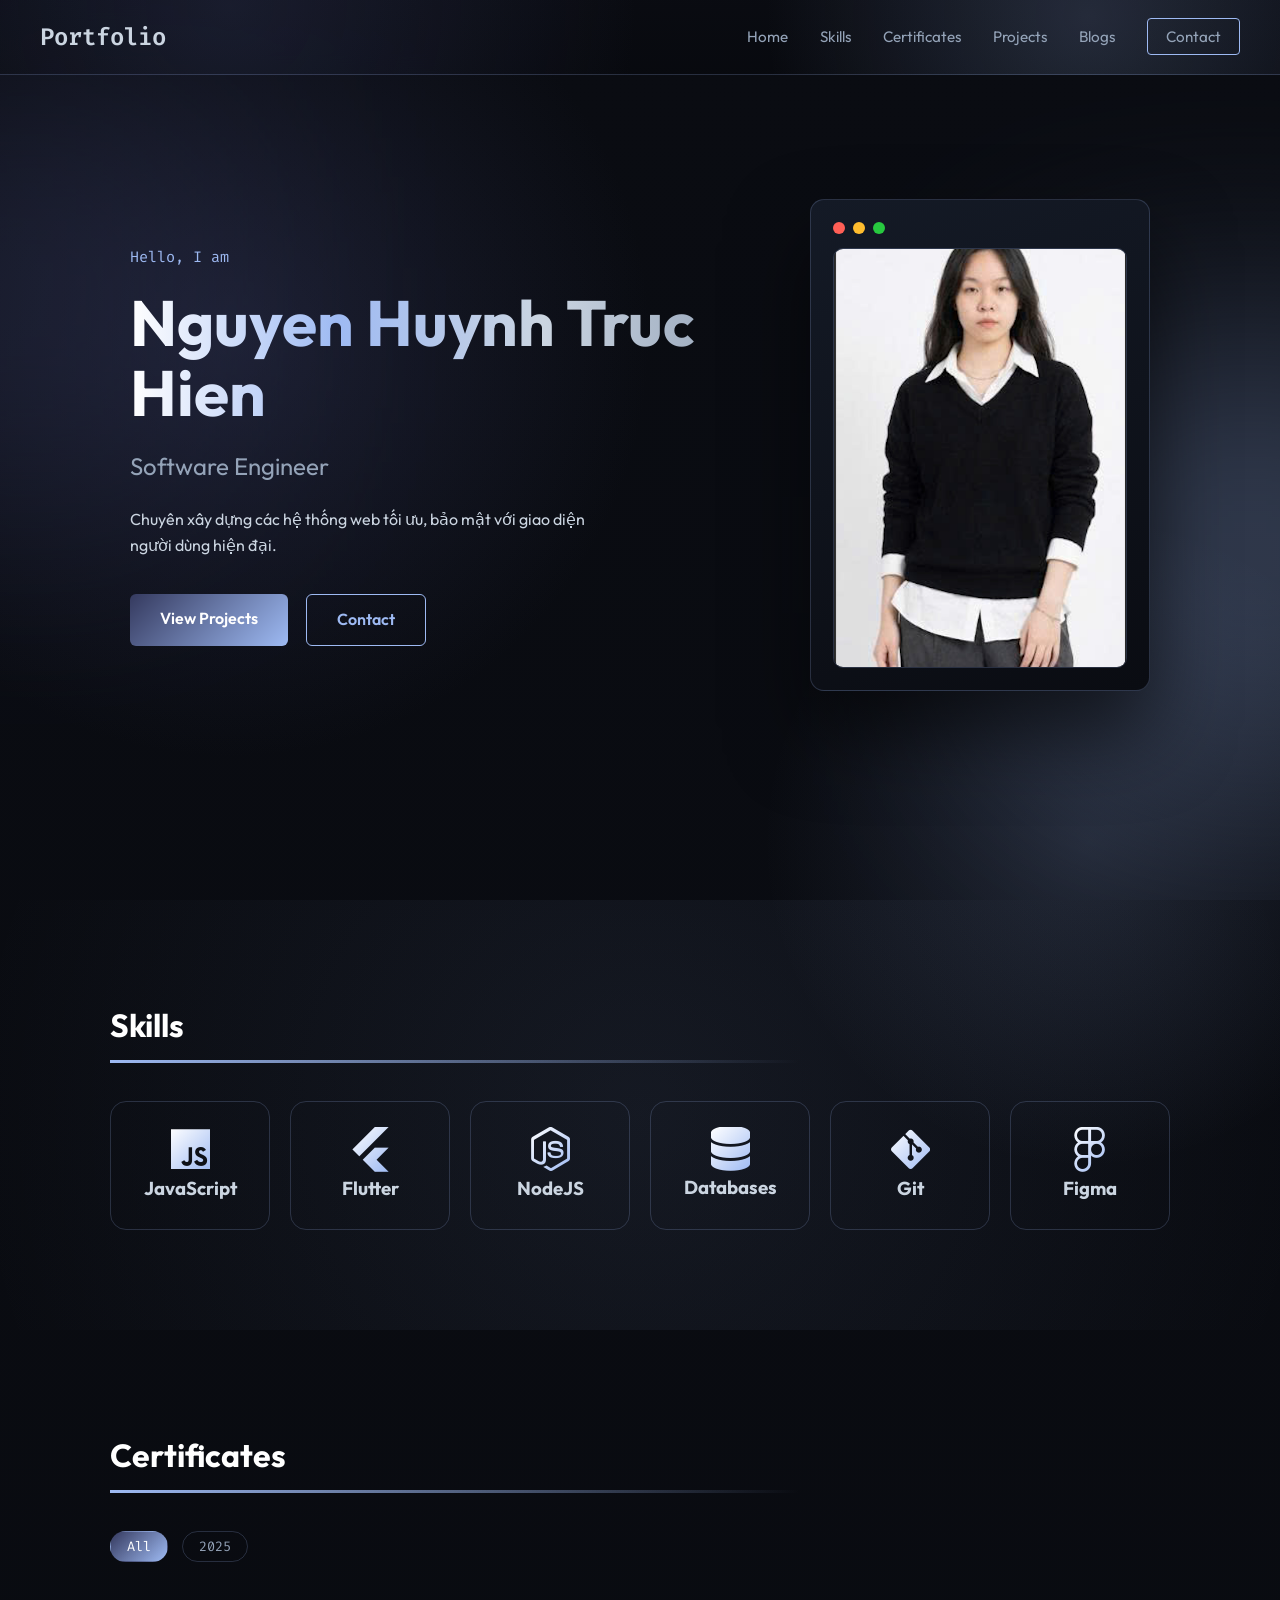
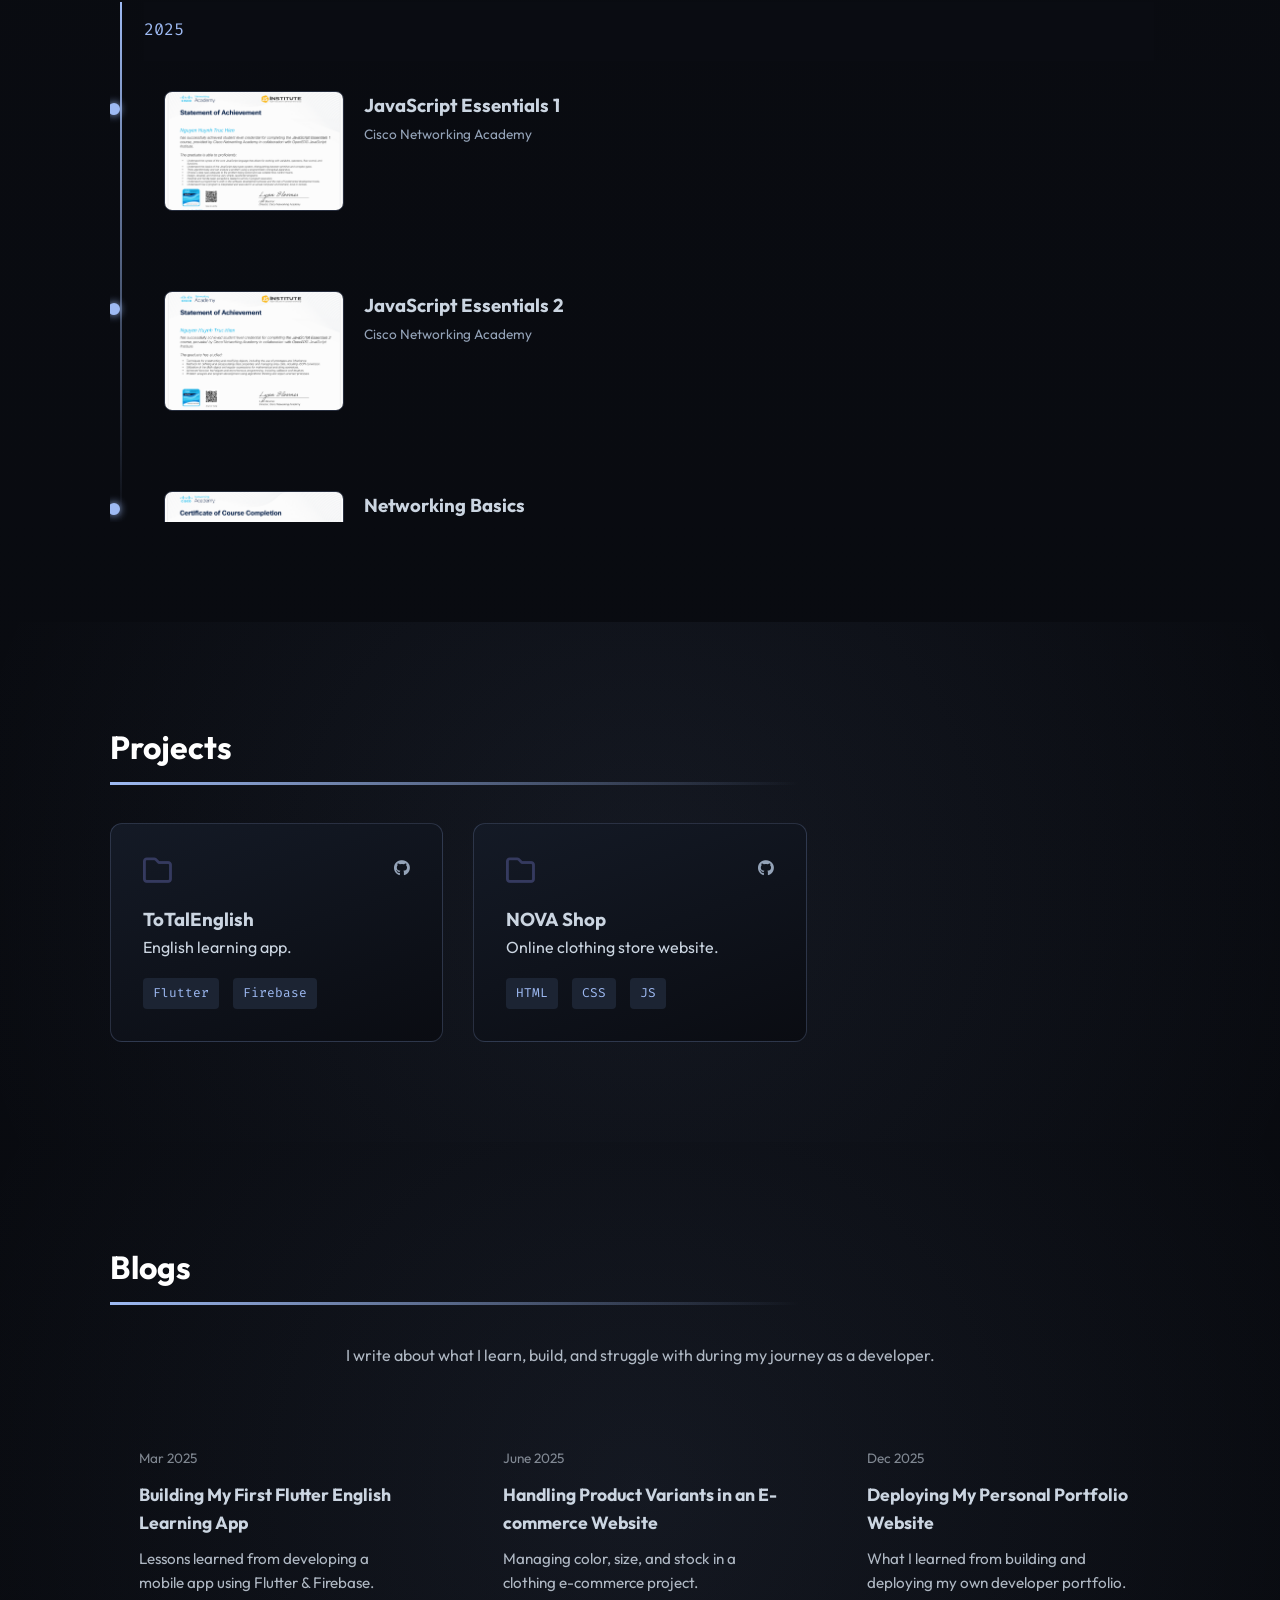
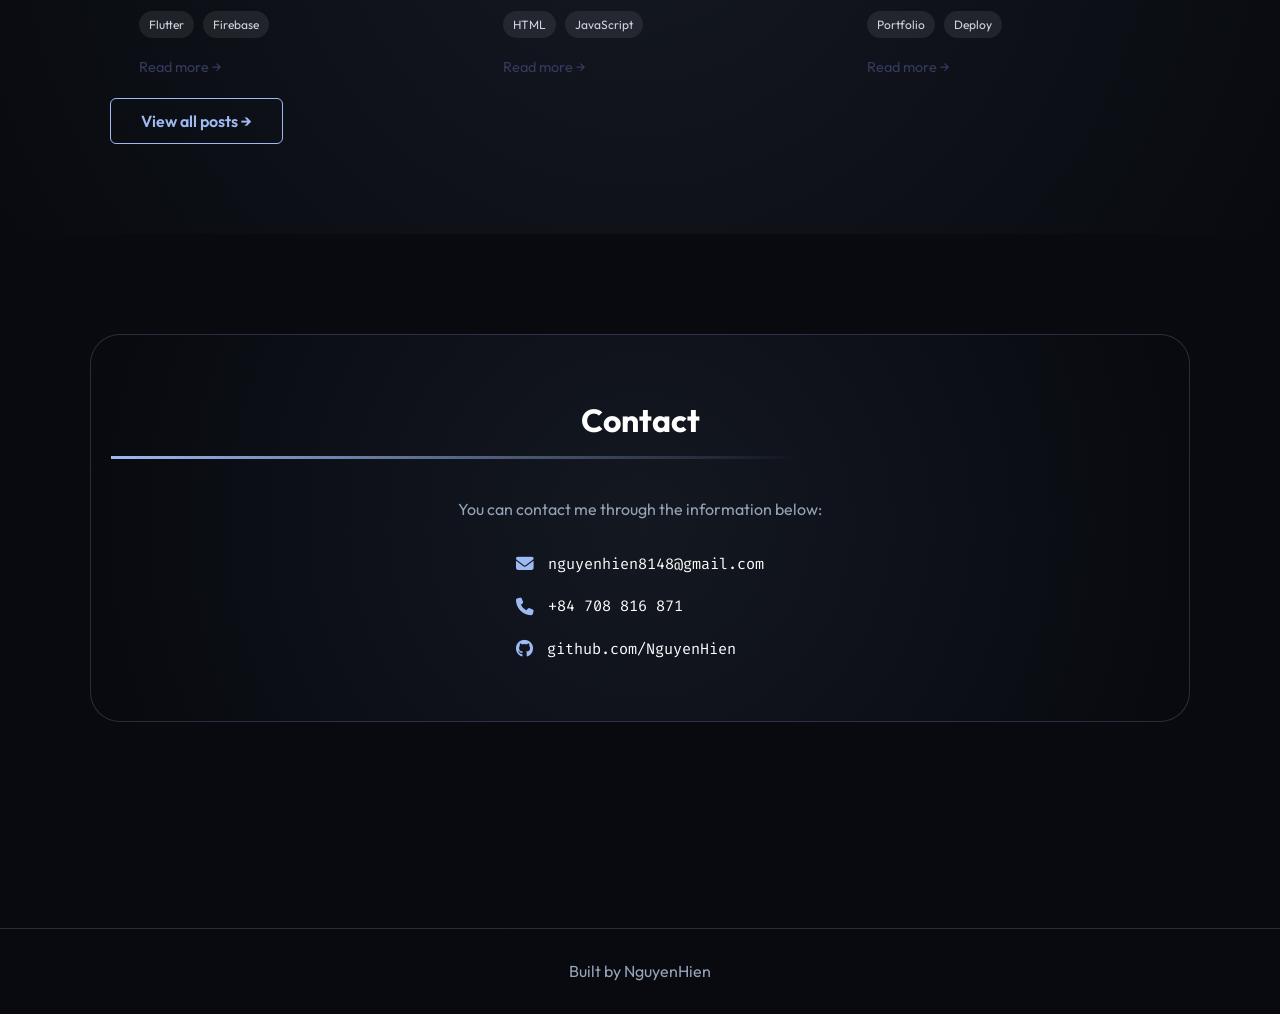
==== index.html @ e5bffc77 "Initial commit" ====
<!DOCTYPE html>
<html lang="vi">
<head>
    <meta charset="UTF-8">
    <meta name="viewport" content="width=device-width, initial-scale=1.0">
    <title>Dev Portfolio | Dark Theme</title>

    <link rel="stylesheet" href="style.css">
    <link rel="stylesheet" href="https://cdnjs.cloudflare.com/ajax/libs/font-awesome/6.7.2/css/all.min.css">
    <link href="https://fonts.googleapis.com/css2?family=Fira+Code:wght@300;400;600&family=Outfit:wght@300;400;700&display=swap" rel="stylesheet">
</head>
<body>

<!-- =====================
     NAVBAR
===================== -->
<nav class="navbar">
    <!-- LOGO -->
    <div class="logo">
        Portfolio
    </div>
    <ul class="nav-links">
        <li><a href="#home">Home</a></li>
        <li><a href="#skills">Skills</a></li>
        <li><a href="#certificates">Certificates</a></li>
        <li><a href="#projects" >Projects</a></li>
        <li><a href="#blog" >Blogs</a></li>
        <li>
            <a href="#contact" class="btn-nav" data-i18n="nav_contact">
                Contact
            </a>
        </li>
    </ul>

</nav>

<!-- =====================
     HERO (HYBRID)
===================== -->
<section id="home" class="hero hybrid-hero section">

    <!-- Accent layers -->
    <div class="hero-blur blur-left"></div>
    <div class="hero-blur blur-right"></div>

    <div class="container hero-container hybrid-layout">

        <!-- LEFT CONTENT -->
        <div class="hero-content">
            <span class="subtitle">Hello, I am</span>
            <h1>Nguyen Huynh Truc Hien</h1>
            <p class="role">Software Engineer</p>
            <p class="description">
                Chuyên xây dựng các hệ thống web tối ưu, bảo mật với giao diện người dùng hiện đại.
            </p>

            <div class="cta-buttons">
                <a href="#projects" class="btn btn-primary">View Projects</a>
                <a href="#contact" class="btn btn-secondary">Contact</a>
            </div>
        </div>

        <!-- RIGHT VISUAL (FLOATING) -->
        <div class="hero-visual floating-visual">
            <div class="code-block">
                <div class="window-header">
                    <span class="dot red"></span>
                    <span class="dot yellow"></span>
                    <span class="dot green"></span>
                </div>
                <div class="profile-image-wrapper">
                    <img src="img/1.png" alt="Nguyen ">
                </div>

        </div>

    </div>
</section>

<!-- =====================
     SKILLS
===================== -->
<section id="skills" class="section section-soft">
    <div class="container">
        <h2 class="section-title">Skills</h2>
        <div class="skills-grid">
            <div class="skill-card"><i class="fab fa-js"></i><h3>JavaScript</h3></div>
            <div class="skill-card"><i class="fa-brands fa-flutter"></i><h3>Flutter</h3></div>
            <div class="skill-card"><i class="fab fa-node-js"></i><h3>NodeJS</h3></div>
            <div class="skill-card"><i class="fas fa-database"></i><h3>Databases</h3></div>
            <div class="skill-card"><i class="fab fa-git-alt"></i><h3>Git</h3></div>
            <div class="skill-card"><i class="fa-brands fa-figma"></i><h3>Figma</h3></div>
        </div>
    </div>
</section>

<section id="certificates" class="section">
    <div class="container">
        <h2 class="section-title">Certificates</h2>

        <!-- YEAR NAV -->
        <div class="cert-filter">
            <button class="filter-btn active" data-year="all">All</button>
            <button class="filter-btn" data-year="2025">2025</button>
        </div>

        <!-- TIMELINE -->
        <div class="cert-timeline">

            <!-- YEAR BLOCK -->
            <div class="cert-year" data-year="2025">
                <div class="year-label">2025</div>
                <div class="cert-item">
                    <div class="cert-image">
                        <img src="img/js1.png" alt="Java">
                    </div>
                    <div class="cert-content">
                        <h3>JavaScript Essentials 1</h3>
                        <span class="issuer">Cisco Networking Academy</span>
                    </div>
                </div>
                <div class="cert-item">
                    <div class="cert-image">
                        <img src="img/js2.png" alt="Java">
                    </div>
                    <div class="cert-content">
                        <h3>JavaScript Essentials 2</h3>
                        <span class="issuer">Cisco Networking Academy</span>
                    </div>
                </div>
                <div class="cert-item">
                    <div class="cert-image">
                        <img src="img/network.png" alt="Java">
                    </div>
                    <div class="cert-content">
                        <h3>Networking Basics</h3>
                        <span class="issuer">Cisco Networking Academy</span>
                    </div>
                </div>
                <div class="cert-item">
                    <div class="cert-image">
                        <img src="img/gt.jpg" alt="Cert" data-full="img/giaotiep.jpg">
                    </div>
                    <div class="cert-content">
                        <h3>Communication & Teamwork Skills</h3>
                        <span class="issuer">HUTECH University</span>
                    </div>
                </div>

                <div class="cert-item">
                    <div class="cert-image">
                        <img src="img/b1.png" alt="Certificate C" class="cert-thumb" data-full="img/cnB1.jpg">
                    </div>
                    <div class="cert-content">
                        <h3>CEFR Level B1</h3>
                        <span class="issuer">HUTECH University</span>
                    </div>
                </div>
            </div>
        </div>
    </div>
</section>


<section id="projects" class="section section-soft">
    <div class="container">
        <h2 class="section-title">Projects</h2>
        
        <div class="project-grid">
            <div class="project-card" onclick="window.open('https://github.com/NguyenHin/TotalEnglish.git', '_blank')">
                <div class="project-header">
                    <i class="far fa-folder" style="font-size: 1.8rem; color: var(--accent-main);"></i>
                    <div class="project-links">
                        <i class="fab fa-github"></i>
                    </div>
                </div>
                <div class="project-body">
                    <h3>ToTalEnglish</h3>
                    <p>English learning app.</p>
                    <ul class="tech-list">
                        <li>Flutter</li>
                        <li>Firebase</li>
                    </ul>
                </div>
            </div>

            <div class="project-card" onclick="window.open('https://github.com/ThienY04/NOVAShop.git', '_blank')">
                <div class="project-header">
                    <i class="far fa-folder" style="font-size: 1.8rem; color: var(--accent-main);"></i>
                    <div class="project-links">
                        <i class="fab fa-github"></i>
                    </div>
                </div>
                <div class="project-body">
                    <h3>NOVA Shop</h3>
                    <p>Online clothing store website.</p>
                    <ul class="tech-list">
                        <li>HTML</li>
                        <li>CSS</li>
                        <li>JS</li>
                    </ul>
                </div>
            </div>
        </div>
    </div>
</section>

<!-- =====================
     BLOG
===================== -->
<section id="blog" class="section section-soft">
    <div class="container">
        <h2 class="section-title">Blogs</h2>

        <p class="section-desc">
            I write about what I learn, build, and struggle with during my journey as a developer.
        </p>

        <!-- BLOG GRID -->
        <div class="blog-grid" id="blogGrid">

            <!-- BLOG 1 (VISIBLE) -->
            <div class="blog-card">
                <span class="blog-date">Mar 2025</span>
                <h3>Building My First Flutter English Learning App</h3>
                <p>
                    Lessons learned from developing a mobile app using Flutter & Firebase.
                </p>
                <div class="blog-tags">
                    <span>Flutter</span>
                    <span>Firebase</span>
                </div>
                <a href="blog/te.html" class="blog-link">
                    Read more →
                </a>
            </div>

            <!-- BLOG 2 (VISIBLE) -->
            <div class="blog-card">
                <span class="blog-date">June 2025</span>
                <h3>Handling Product Variants in an E-commerce Website</h3>
                <p>
                    Managing color, size, and stock in a clothing e-commerce project.
                </p>
                <div class="blog-tags">
                    <span>HTML</span>
                    <span>JavaScript</span>
                </div>
                <a href="blog/ecommerce-variants.html" class="blog-link">
                    Read more →
                </a>
            </div>

            <!-- BLOG 3 (VISIBLE) -->
            <div class="blog-card">
                <span class="blog-date">Dec 2025</span>
                <h3>Deploying My Personal Portfolio Website</h3>
                <p>
                    What I learned from building and deploying my own developer portfolio.
                </p>
                <div class="blog-tags">
                    <span>Portfolio</span>
                    <span>Deploy</span>
                </div>
                <a href="blog/portfolio-deploy.html" class="blog-link">
                    Read more →
                </a>
            </div>

            <!-- BLOG 4 (HIDDEN) -->
            <div class="blog-card blog-hidden">
                <span class="blog-date">Oct 2025</span>
                <h3>Deploying a Website for the First Time</h3>
                <p>
                    Mistakes and lessons from my first deployment experience.
                </p>
                <div class="blog-tags">
                    <span>Deploy</span>
                    <span>Learning</span>
                </div>
                <a href="blog/first-deploy.html" class="blog-link">
                    Read more →
                </a>
            </div>

        </div>

        <!-- VIEW ALL BUTTON -->
        <div class="blog-view-all">
            <a href="#blog" class="btn btn-secondary" id="viewAllBlog">
                View all posts →
            </a>
        </div>

    </div>
</section>


<section id="contact" class="section">
    <div class="container contact-container">
        <h2 class="section-title">Contact</h2>

        <p class="contact-intro">
            You can contact me through the information below:
        </p>

        <ul class="contact-list">
            <li>
                <i class="fas fa-envelope"></i>
                <a href="mailto:email@example.com">nguyenhien8148@gmail.com</a>
            </li>

            <li>
                <i class="fas fa-phone"></i>
                <a href="tel:+84708816871">+84 708 816 871</a>
            </li>

            <li>
                <i class="fab fa-github"></i>
                <a href="https://github.com/NguyenHin" target="_blank">
                    github.com/NguyenHien
                </a>
            </li>
        </ul>
    </div>
</section>
<!-- Lightbox overlay duy nhất -->
<div id="lightbox" onclick="this.style.display='none'">
    <img id="lightbox-img" src="">
</div>
<footer>
    <p>Built by NguyenHien</p>
</footer>


<script src="script.js"></script>
</body>
</html>
---- style.css ----
/* =====================
COLOR SYSTEM (Updated with #353A5F and #9EBAF3)
===================== */
:root {
  --bg-main: #0a0c12;        /* Nền tối sâu dựa trên sắc xanh */
  --bg-deep: #080a0f;        /* Nền tối hơn */
  --bg-card: #141a26;        /* Nền thẻ */
  --bg-soft: #1c2433;        /* Nền tương tác nhẹ */

  --accent-main: #353A5F;    /* Xanh Navy đậm - Primary */
  --accent-soft: #9EBAF3;    /* Xanh Baby Blue - Secondary/Glow */

  --text-main: #cbd5e1;      /* Chữ chính */
  --text-soft: #94a3b8;      /* Chữ phụ */
  --text-highlight: #FFFFFF; /* Chữ tiêu đề trắng */

  --border-main: rgba(158, 186, 243, 0.2); /* Border dựa trên màu baby blue */

  --font-heading: 'Outfit', sans-serif;
  --font-code: 'Fira Code', monospace;
}

/* =====================
2. RESET & GLOBAL
===================== */

* {
  margin: 0;
  padding: 0;
  box-sizing: border-box;
}

body {
  min-height: 100vh;
  font-family: var(--font-heading);
  color: var(--text-main);
  line-height: 1.6;
  background:
    radial-gradient(700px circle at 18% 8%, rgba(53, 58, 95, 0.4), transparent 60%),
    radial-gradient(500px circle at 85% 20%, rgba(158, 186, 243, 0.15), transparent 65%),
    linear-gradient(180deg, var(--bg-main), var(--bg-deep));
}

a {
  text-decoration: none;
  color: var(--text-highlight);
  transition: 0.3s;
}

ul { list-style: none; }

.container {
  max-width: 1100px;
  margin: auto;
  padding: 0 20px;
}

/* =====================
3. SCROLL ANIMATION
===================== */
.section {
  padding: 100px 0;
  opacity: 0;
  transform: translateY(40px);
  transition: opacity 0.8s ease, transform 0.8s ease;
}

.section.section-visible {
  opacity: 1;
  transform: translateY(0);
}

.section-soft {
  background: radial-gradient(circle at center, rgba(158, 186, 243, 0.08), transparent);
}

/* =====================
4. NAVBAR
===================== */
.navbar {
  position: fixed;
  top: 0;
  width: 100%;
  z-index: 100;
  padding: 18px 40px;
  display: flex;
  justify-content: space-between;
  align-items: center;
  background:
    radial-gradient(700px circle at 18% 8%, rgba(53, 58, 95, 0.35), transparent 58%),
    radial-gradient(520px circle at 85% 22%, rgba(158, 186, 243, 0.18), transparent 62%),
    linear-gradient(180deg, rgba(10, 12, 18, 0.85), rgba(8, 10, 15, 0.85));
  backdrop-filter: blur(12px);
  border-bottom: 1px solid var(--border-main);
}

.logo {
  font-family: var(--font-code);
  font-size: 1.5rem;
  font-weight: 600;
}

.logo span { color: var(--accent-soft); }

.nav-links {
  display: flex;
  gap: 32px;
  align-items: center;
}

.nav-links a {
  font-size: 0.95rem;
  color: var(--text-soft);
}

.nav-links a:hover { color: var(--accent-soft); }

.btn-nav {
  padding: 8px 18px;
  border-radius: 4px;
  border: 1px solid var(--accent-soft);
}

.btn-nav:hover {
  background: rgba(158, 186, 243, 0.1);
}

/* =====================
5. HERO – HYBRID (FIXED)
===================== */
.hero {
  min-height: 100vh;
  display: flex;
  align-items: center;
  padding-top: 90px;
  position: relative;
  overflow: hidden;
}

.hero-container {
  max-width: 1300px;   /* 👈 RỘNG RIÊNG CHO HERO */
}

/* layout chính */
.hybrid-layout {
  display: flex;
  align-items: center;
  justify-content: space-between;
  gap: 60px;
}

/* blur nền */
.hero-blur {
  position: absolute;
  width: 420px;
  height: 420px;
  filter: blur(130px);
  opacity: 0.3;
  z-index: 0;
}

.blur-left {
  background: var(--accent-main);
  top: 10%;
  left: -180px;
}

.blur-right {
  background: var(--accent-soft);
  bottom: 15%;
  right: -180px;
}

/* ===== LEFT CONTENT ===== */
.hero-content {
  max-width: 620px;
  z-index: 1;
}

.subtitle {
  font-family: var(--font-code);
  font-size: 0.95rem;
  color: var(--accent-soft);
}

.hero-content h1 {
  font-size: 4rem;
  margin: 18px 0;
  line-height: 1.1;
  background: linear-gradient(90deg, #FFFFFF, #9EBAF3, #cbd5e1, #94a3b8);
  background-clip: text;
  -webkit-background-clip: text;
  -webkit-text-fill-color: transparent;
}

.role {
  font-size: 1.5rem;
  color: var(--text-soft);
  margin-bottom: 22px;
}

.description {
  max-width: 480px;
  margin-bottom: 36px;
}

.cta-buttons {
  display: flex;
  gap: 18px;
}

/* ===== RIGHT VISUAL (IMAGE) ===== */
.hero-visual {
  z-index: 1;
  flex-shrink: 0;
  width: 340px;        /* 👈 GIỚI HẠN RỘNG */
  max-width: 100%;
}

/* floating nhẹ */
.floating-visual {
  animation: floatY 6s ease-in-out infinite;
}

@keyframes floatY {
  0% { transform: translateY(0); }
  50% { transform: translateY(-12px); }
  100% { transform: translateY(0); }
}

/* =====================
6. BUTTONS
===================== */
.btn {
  padding: 12px 30px;
  border-radius: 6px;
  font-weight: 600;
}

.btn-primary {
  background: linear-gradient(135deg, var(--accent-main), var(--accent-soft));
  color: #FFFFFF;
}

.btn-primary:hover {
  filter: brightness(1.1);
}

.btn-secondary {
  border: 1px solid var(--accent-soft);
  color: var(--accent-soft);
}

.btn-secondary:hover {
  background: rgba(158, 186, 243, 0.1);
}

.big-btn {
  margin-top: 30px;
  padding: 18px 45px;
  border-radius: 50px;
  letter-spacing: 1px;
}

/* =====================
7. CODE BLOCK FLOATING
===================== */
.hero-visual { z-index: 1; }

.code-block {
  background: linear-gradient(160deg, var(--bg-card), var(--bg-main));
  padding: 22px;
  border-radius: 14px;
  border: 1px solid var(--border-main);
  font-family: var(--font-code);
  box-shadow: 0 40px 80px rgba(0,0,0,0.55);
  overflow: hidden;
}

/* ===== HERO IMAGE FRAME ===== */
.profile-image-wrapper {
  width: 100%;
  aspect-ratio: 3 / 4;   /* 👈 CHUẨN HERO */
  height: 420px;          /* 👈 GIỚI HẠN CHIỀU CAO */
  overflow: hidden;
  border-radius: 10px;
  border: 1px solid var(--border-main);
}

.profile-image-wrapper img {
  width: 100%;
  height: 100%;
  object-fit: cover;      /* 👈 KHÔNG MÉO ẢNH */
}

.window-header {
  display: flex;
  gap: 8px;
  margin-bottom: 14px;
}

.dot {
  width: 12px;
  height: 12px;
  border-radius: 50%;
}

.red { background:#ff5f56; }
.yellow { background:#ffbd2e; }
.green { background:#27c93f; }

pre {
  font-size: 0.85rem;
  color: var(--text-soft);
}

/* =====================
8. SECTION TITLE
===================== */
.section-title {
  font-size: 2rem;
  margin-bottom: 50px;
  color: var(--text-highlight);
  position: relative;
}

.section-title::after {
  content: "";
  position: absolute;
  left: 0;
  bottom: -12px;
  width: 65%;
  height: 3px;
  background: linear-gradient(90deg, var(--accent-soft), transparent);
}

/* =====================
9. SKILLS
===================== */
.skills-grid {
  display: grid;
  grid-template-columns: repeat(auto-fit, minmax(140px, 1fr));
  gap: 20px;
}

.skill-card {
  border: 1px solid var(--border-main);
  padding: 25px 15px;
  border-radius: 16px;
  text-align: center;
  transition: 0.4s;
}

.skill-card:hover {
  transform: translateY(-10px);
  border-color: var(--accent-soft);
  background: rgba(158, 186, 243, 0.05);
}

.skill-card i {
  font-size: 2.8rem;
  background: linear-gradient(135deg, var(--text-highlight), var(--accent-soft));
  background-clip: text;
  -webkit-background-clip: text;
  -webkit-text-fill-color: transparent;
}

/* =====================
10. CERTIFICATES (GROUP BY YEAR)
===================== */

/* FILTER (YEAR NAV) */
.cert-filter {
  display: flex;
  gap: 14px;
  margin-bottom: 40px;
  flex-wrap: wrap;
}

.filter-btn {
  background: transparent;
  border: 1px solid var(--border-main);
  padding: 6px 16px;
  border-radius: 20px;
  font-family: var(--font-code);
  font-size: 0.85rem;
  color: var(--text-soft);
  cursor: pointer;
  transition: 0.3s;
}

.filter-btn:hover {
  border-color: var(--accent-soft);
  color: var(--text-highlight);
}

.filter-btn.active {
  background: linear-gradient(135deg, var(--accent-main), var(--accent-soft));
  color: #FFFFFF;
  border-color: transparent;
}

/* =====================
TIMELINE SCROLL WRAPPER
===================== */
.cert-timeline {
  max-height: 520px;
  overflow-y: auto;
  padding-left: 34px;
  padding-right: 16px;
  position: relative;
  scrollbar-width: thin;
  scrollbar-color: var(--accent-soft) transparent;
}

/* timeline vertical line */
.cert-timeline::before {
  content: '';
  position: absolute;
  left: 10px;
  top: 0;
  width: 2px;
  height: 100%;
  background: linear-gradient(to bottom, var(--accent-soft), transparent);
}

/* scrollbar (Chrome / Edge) */
.cert-timeline::-webkit-scrollbar {
  width: 6px;
}

.cert-timeline::-webkit-scrollbar-track {
  background: transparent;
}

.cert-timeline::-webkit-scrollbar-thumb {
  background: linear-gradient(var(--accent-main), var(--accent-soft));
  border-radius: 10px;
}

/* =====================
YEAR GROUP
===================== */
.cert-year {
  position: relative;
  padding-bottom: 50px;
}

/* year label (sticky) */
.year-label {
  position: sticky;
  top: 0;
  z-index: 2;
  font-family: var(--font-code);
  font-size: 1.05rem;
  color: var(--accent-soft);
  padding: 14px 0 18px;
  margin-bottom: 10px;
  background: var(--bg-main);
  backdrop-filter: blur(6px);
}

/* =====================
CERT ITEM
===================== */
.cert-item {
  position: relative;
  display: flex;
  gap: 20px;
  margin-bottom: 40px;
  padding: 20px;
  border-radius: 16px;
  transition: 0.3s;
}

.cert-item:hover {
  background: rgba(158, 186, 243, 0.04);
}

/* dot on timeline */
.cert-item::after {
  content: '';
  position: absolute;
  left: -36px;
  top: 32px;
  width: 12px;
  height: 12px;
  border-radius: 50%;
  background: var(--accent-soft);
  box-shadow: 0 0 8px var(--accent-soft);
}

/* content text */
.cert-date {
  font-family: var(--font-code);
  font-size: 0.85rem;
  color: var(--accent-soft);
}

.issuer {
  font-size: 0.85rem;
  color: var(--text-soft);
}

/* image */
.cert-image {
  width: 180px;
  height: 120px;
  border-radius: 8px;
  overflow: hidden;
  border: 1px solid var(--border-main);
  flex-shrink: 0;
}

.cert-image img {
  width: 100%;
  height: 100%;
  object-fit: cover;
  cursor: pointer;
}

/* =====================
11. PROJECTS
===================== */
.project-grid {
  display: grid;
  grid-template-columns: repeat(auto-fill, minmax(300px, 1fr));
  gap: 30px;
}

.project-card {
  background: linear-gradient(160deg, var(--bg-card), var(--bg-main));
  padding: 32px;
  border-radius: 12px;
  border: 1px solid var(--border-main);
  transition: 0.35s;
  cursor: pointer;
}

.project-card:hover {
  transform: translateY(-10px);
  border-color: var(--accent-soft);
}

.project-header {
  display: flex;
  justify-content: space-between;
  margin-bottom: 20px;
}

.project-links i {
  color: var(--text-soft);
}

.project-links i:hover {
  color: var(--accent-soft);
}

.tech-list {
  display: flex;
  gap: 14px;
  margin-top: 18px;
  font-family: var(--font-code);
  font-size: 0.8rem;
}

.tech-list li {
  background: var(--bg-soft);
  padding: 5px 10px;
  border-radius: 4px;
  color: var(--accent-soft);
}

/* =====================
12. CONTACT & FOOTER
===================== */

.contact-container {
  text-align: center;
  padding: 60px 20px;
  background: radial-gradient(circle, rgba(158, 186, 243, 0.08), transparent);
  border-radius: 30px;
  border: 1px solid var(--border-main);
}

.contact-intro {
  margin-bottom: 30px;
  color: var(--text-soft);
}

/* list info */
.contact-list {
  display: inline-flex;
  flex-direction: column;
  gap: 18px;
  align-items: flex-start;
}

.contact-list li {
  display: flex;
  align-items: center;
  gap: 14px;
  font-family: var(--font-code);
  font-size: 0.95rem;
}

.contact-list i {
  font-size: 1.1rem;
  color: var(--accent-soft);
}

.contact-list a {
  color: var(--text-highlight);
}

.contact-list a:hover {
  color: var(--accent-soft);
}

footer {
  margin-top: 80px;
  text-align: center;
  padding: 30px;
  color: var(--text-soft);
  border-top: 1px solid var(--border-main);
}

footer i { color: var(--accent-soft); }

/* =====================
13. Blog
===================== */
.section-desc {
    text-align: center;
    max-width: 600px;
    margin: 0 auto 3rem;
    opacity: 0.85;
}

.blog-grid {
    display: grid;
    grid-template-columns: repeat(auto-fit, minmax(280px, 1fr));
    gap: 2rem;
    /* 👇 thêm */
    max-height: 460px;
    overflow: hidden;
    /* 👇 FIX GRID BỊ KÉO DÀI */
    align-items: start;
    grid-auto-rows: min-content;

    transition: max-height 0.4s ease;
}
.blog-grid.expanded {
    max-height: 460px;          /* chiều cao cố định */
    overflow-y: auto;           /* scroll bên trong */
    padding-right: 6px;
}
.blog-grid.expanded::-webkit-scrollbar {
    width: 6px;
}

.blog-grid.expanded::-webkit-scrollbar-thumb {
    background: rgba(255,255,255,0.2);
    border-radius: 10px;
}

.blog-grid.expanded::-webkit-scrollbar-track {
    background: transparent;
}


.blog-card {
    background: var(--card-bg);
    border-radius: 16px;
    padding: 1.8rem;
    box-shadow: var(--shadow-soft);
    transition: transform 0.3s ease;
}

.blog-card:hover {
    transform: translateY(-6px);
}

.blog-date {
    font-size: 0.85rem;
    opacity: 0.6;
}

.blog-card h3 {
    margin: 0.6rem 0;
    font-size: 1.1rem;
}

.blog-card p {
    font-size: 0.95rem;
    line-height: 1.6;
    opacity: 0.85;
}

.blog-tags {
    margin: 1rem 0;
}

.blog-tags span {
    display: inline-block;
    font-size: 0.75rem;
    padding: 4px 10px;
    border-radius: 999px;
    background: rgba(255,255,255,0.08);
    margin-right: 6px;
}

.blog-link {
    font-size: 0.9rem;
    color: var(--accent-main);
    text-decoration: none;
}
.blog-detail {
    max-width: 800px;
}

.back-link {
    display: inline-block;
    margin-bottom: 1.5rem;
    color: var(--accent-main);
    text-decoration: none;
}

.blog-title {
    font-size: 2rem;
    margin-bottom: 0.5rem;
}

.blog-meta {
    font-size: 0.9rem;
    opacity: 0.6;
    margin-bottom: 2rem;
}

.blog-cover {
    width: 100%;
    border-radius: 16px;
    margin-bottom: 2rem;
}

.blog-detail h2 {
    margin-top: 2rem;
}

.blog-detail p,
.blog-detail li {
    line-height: 1.8;
    opacity: 0.9;
}
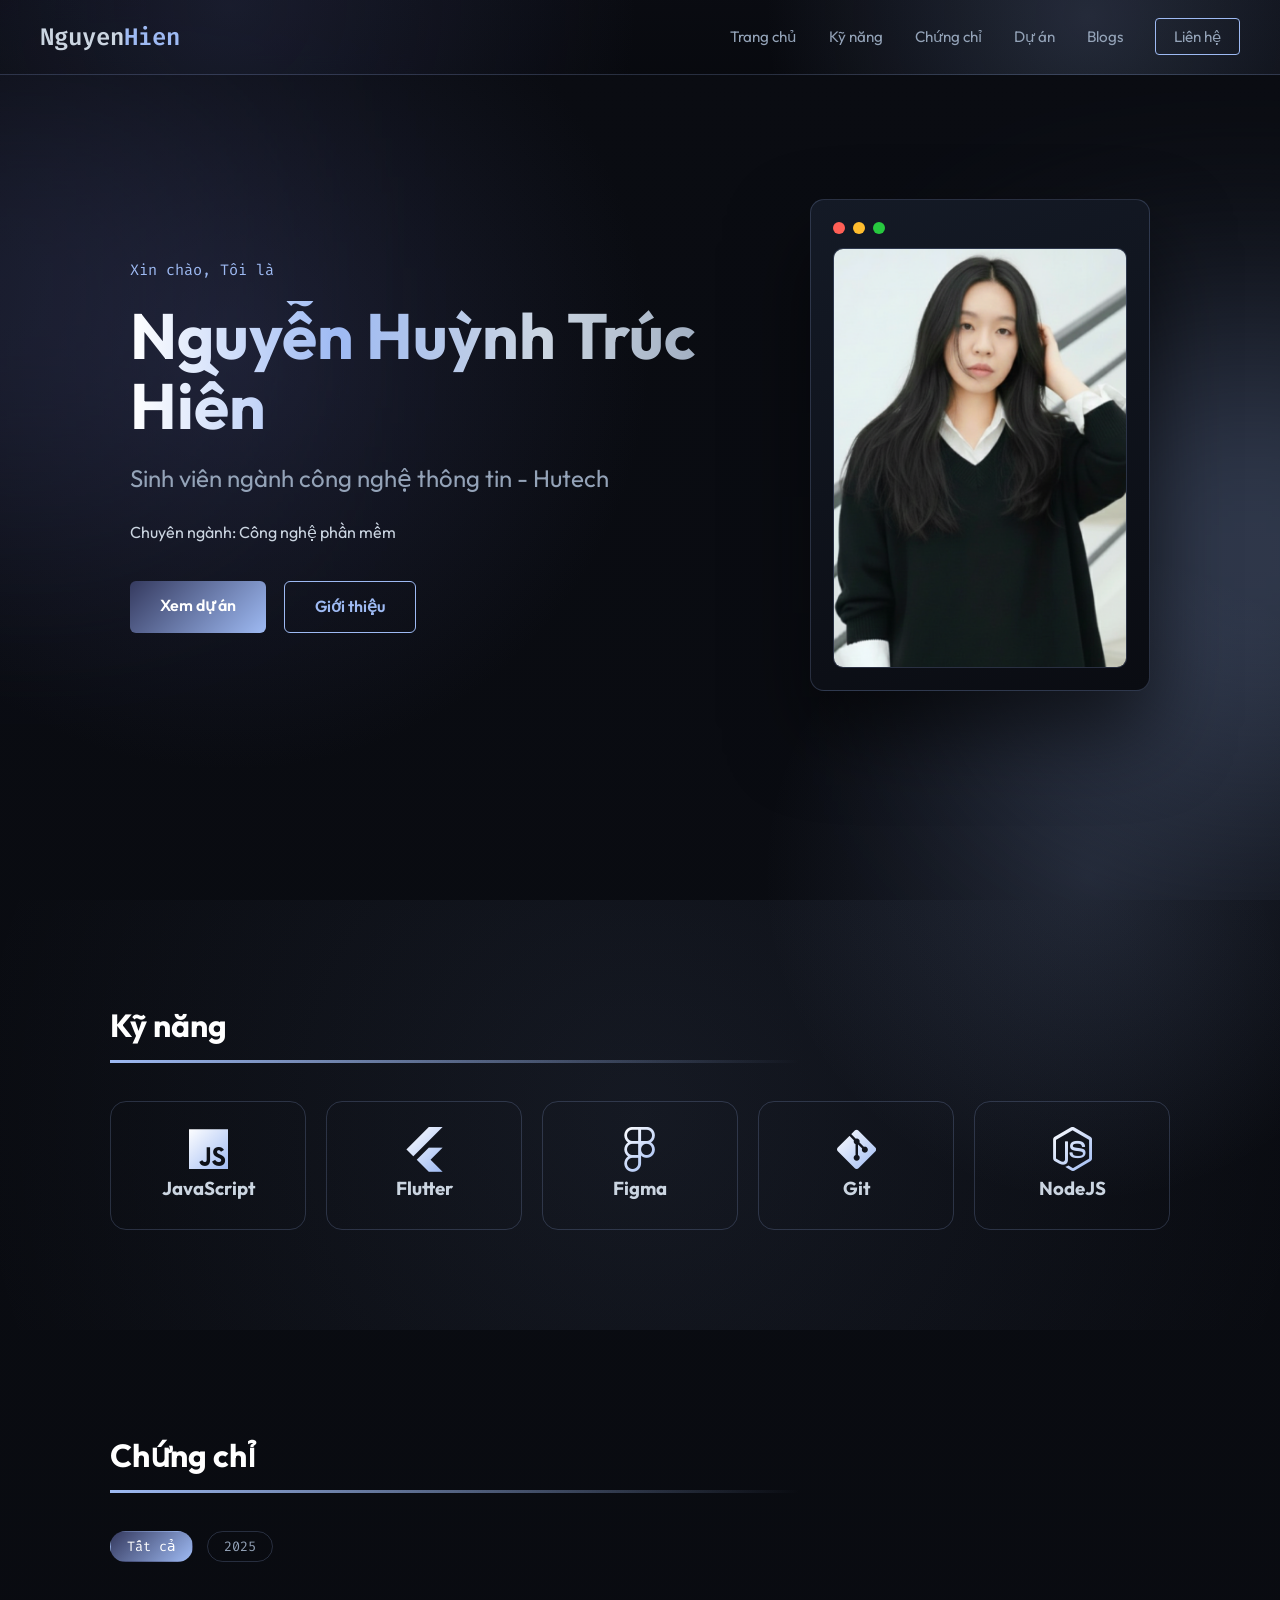
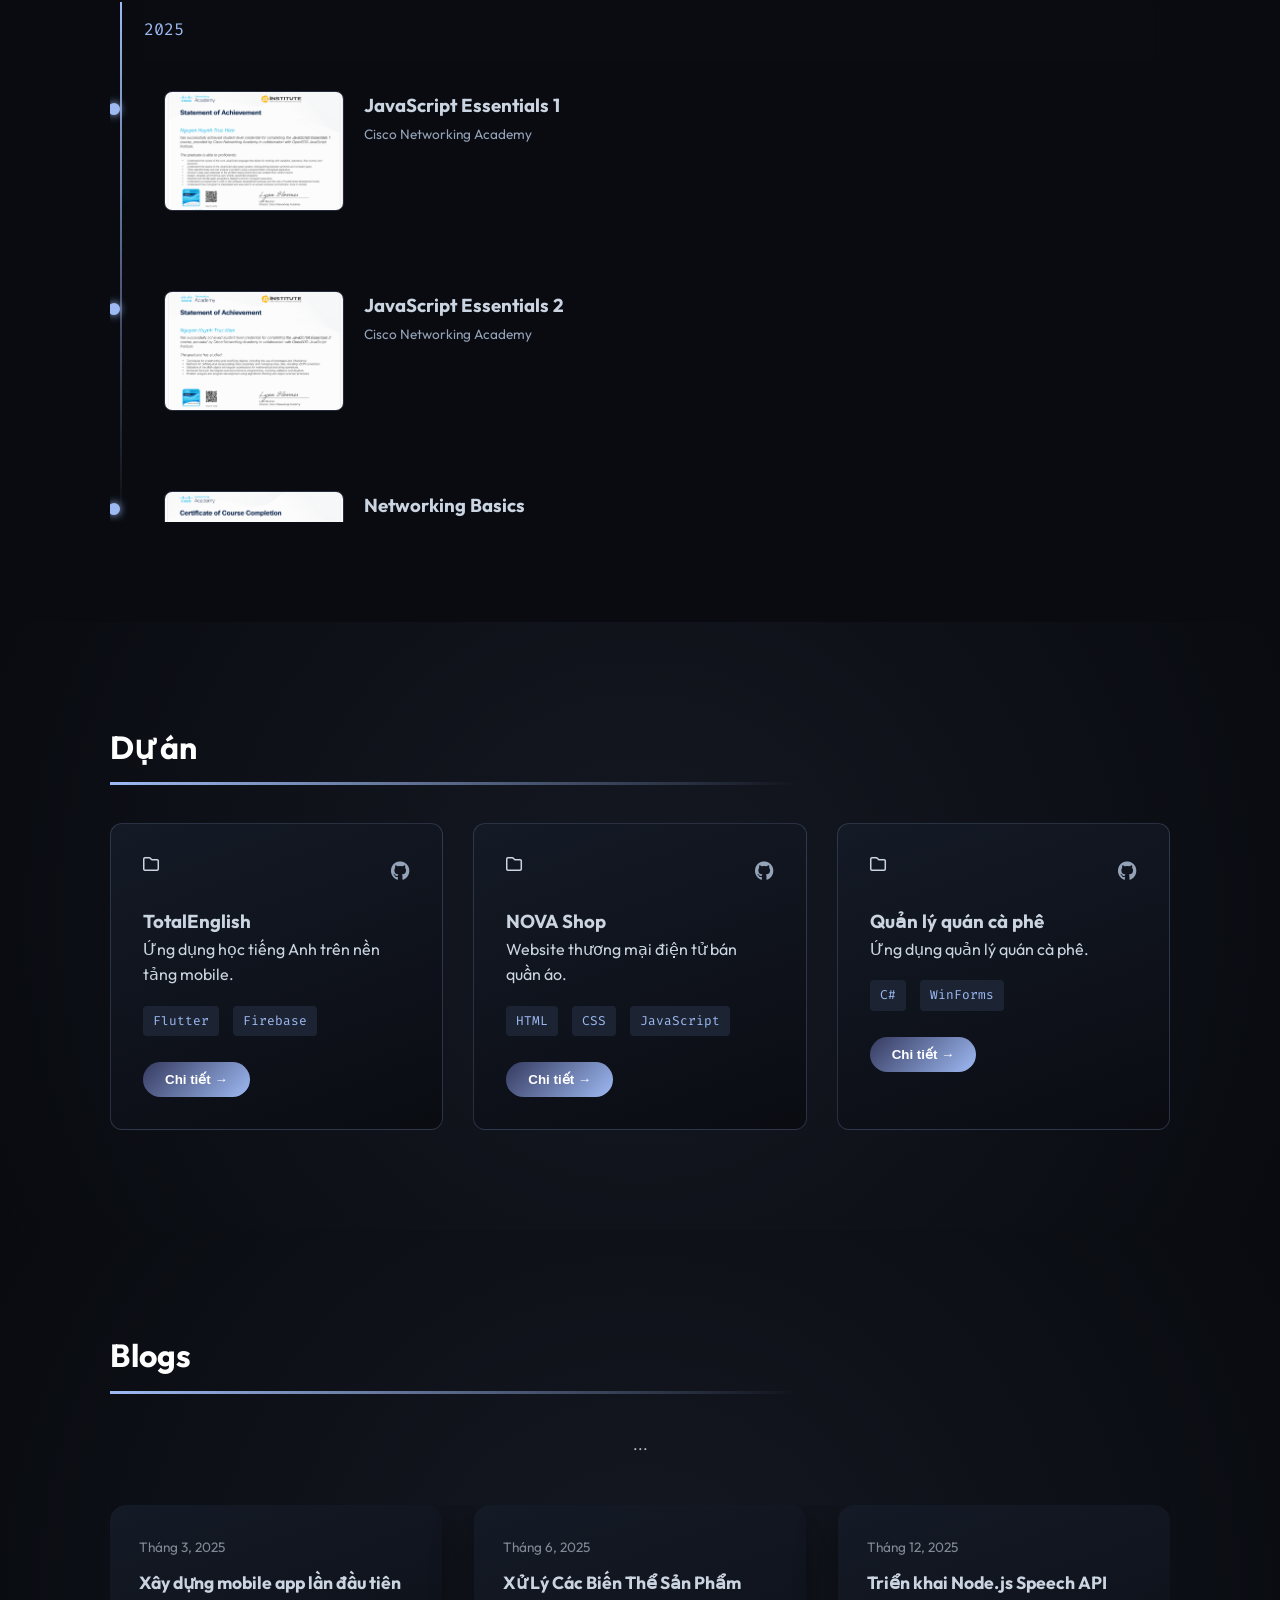
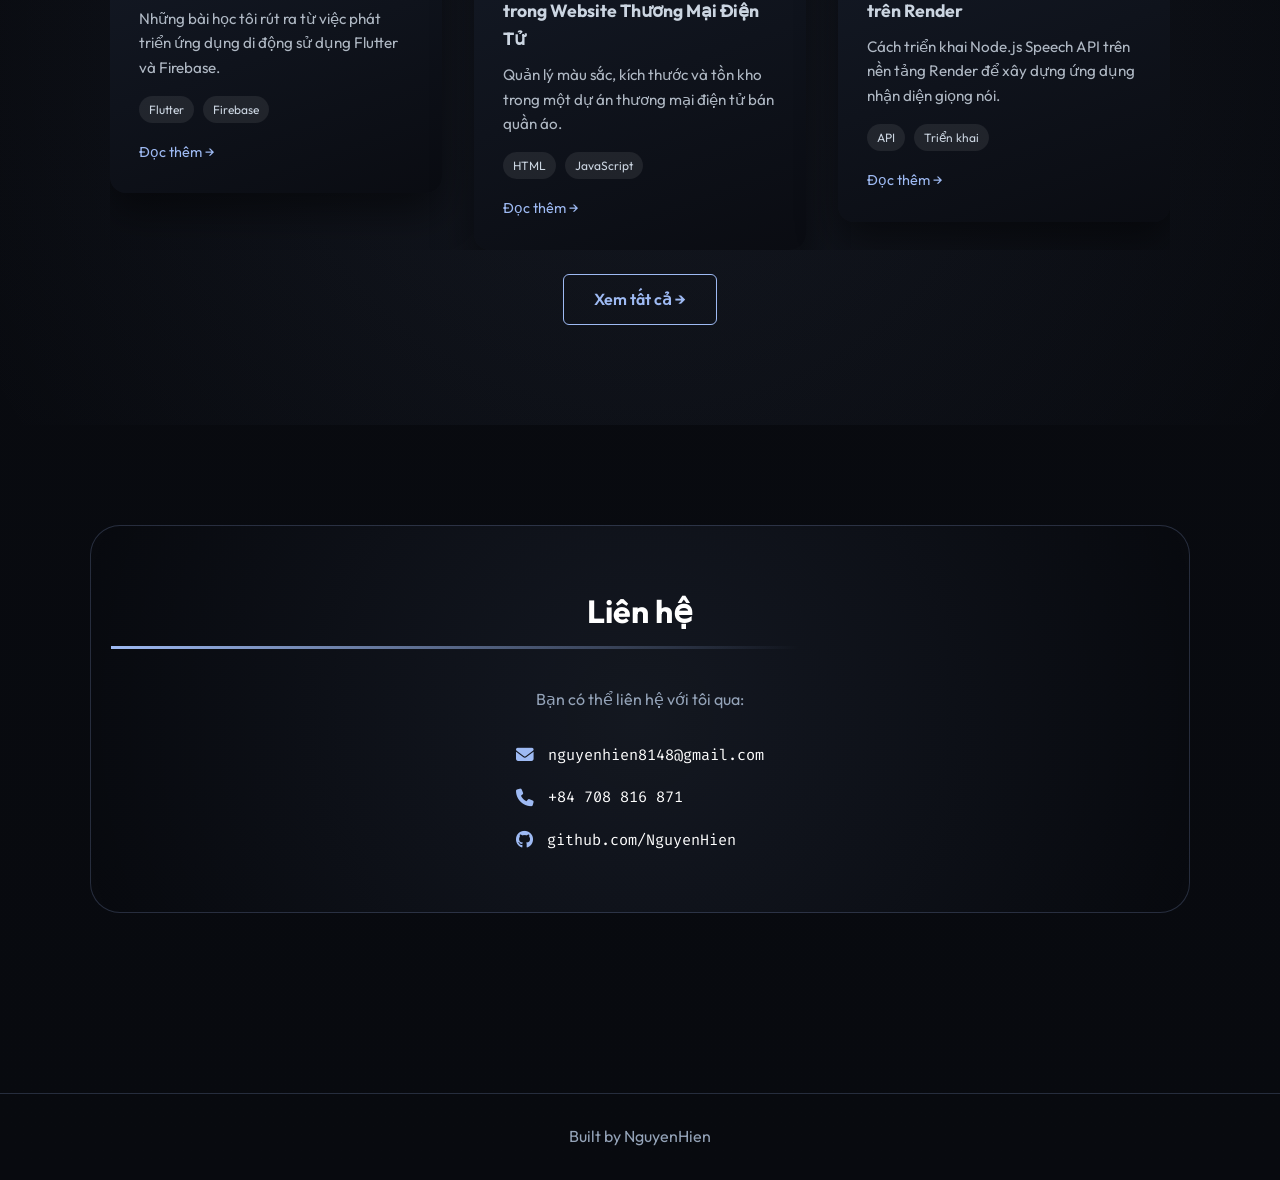
==== commit 62f47ac3: "update" ====
--- a/index.html
+++ b/index.html
@@ -3,7 +3,7 @@
 <head>
     <meta charset="UTF-8">
     <meta name="viewport" content="width=device-width, initial-scale=1.0">
-    <title>Dev Portfolio | Dark Theme</title>
+    <title>Portfolio</title>
 
     <link rel="stylesheet" href="style.css">
     <link rel="stylesheet" href="https://cdnjs.cloudflare.com/ajax/libs/font-awesome/6.7.2/css/all.min.css">
@@ -16,18 +16,17 @@
 ===================== -->
 <nav class="navbar">
     <!-- LOGO -->
-    <div class="logo">
-        Portfolio
-    </div>
+    <div class="logo">Nguyen<span>Hien</span></div>
     <ul class="nav-links">
-        <li><a href="#home">Home</a></li>
-        <li><a href="#skills">Skills</a></li>
-        <li><a href="#certificates">Certificates</a></li>
-        <li><a href="#projects" >Projects</a></li>
-        <li><a href="#blog" >Blogs</a></li>
+        <li><a href="#home">Trang chủ</a></li>
+        
+        <li><a href="#skills">Kỹ năng</a></li>
+        <li><a href="#certificates">Chứng chỉ</a></li>
+        <li><a href="#projects">Dự án</a></li>
+        <li><a href="#blog">Blogs</a></li>
         <li>
-            <a href="#contact" class="btn-nav" data-i18n="nav_contact">
-                Contact
+            <a href="#contact" class="btn-nav">
+                Liên hệ
             </a>
         </li>
     </ul>
@@ -47,16 +46,15 @@
 
         <!-- LEFT CONTENT -->
         <div class="hero-content">
-            <span class="subtitle">Hello, I am</span>
-            <h1>Nguyen Huynh Truc Hien</h1>
-            <p class="role">Software Engineer</p>
-            <p class="description">
-                Chuyên xây dựng các hệ thống web tối ưu, bảo mật với giao diện người dùng hiện đại.
-            </p>
-
+            <span class="subtitle">Xin chào, Tôi là</span>
+            <h1>Nguyễn Huỳnh Trúc Hiền</h1>
+            <p class="role">Sinh viên ngành công nghệ thông tin - Hutech</p>
+            <p class="description">Chuyên ngành: Công nghệ phần mềm</p>
+                
+       
             <div class="cta-buttons">
-                <a href="#projects" class="btn btn-primary">View Projects</a>
-                <a href="#contact" class="btn btn-secondary">Contact</a>
+                <a href="#projects" class="btn btn-primary">Xem dự án</a>
+                <a href="blog/intro.html" class="btn btn-secondary" target="_blank">Giới thiệu</a>
             </div>
         </div>
 
@@ -69,9 +67,9 @@
                     <span class="dot green"></span>
                 </div>
                 <div class="profile-image-wrapper">
-                    <img src="img/1.png" alt="Nguyen ">
-                </div>
-
+                    <img src="img/ava2.png" alt="Nguyen Hien">
+                </div>
+            </div>
         </div>
 
     </div>
@@ -82,25 +80,24 @@
 ===================== -->
 <section id="skills" class="section section-soft">
     <div class="container">
-        <h2 class="section-title">Skills</h2>
+        <h2 class="section-title">Kỹ năng</h2>
         <div class="skills-grid">
             <div class="skill-card"><i class="fab fa-js"></i><h3>JavaScript</h3></div>
             <div class="skill-card"><i class="fa-brands fa-flutter"></i><h3>Flutter</h3></div>
+            <div class="skill-card"><i class="fa-brands fa-figma"></i><h3>Figma</h3></div>
+            <div class="skill-card"><i class="fab fa-git-alt"></i><h3>Git</h3></div>
             <div class="skill-card"><i class="fab fa-node-js"></i><h3>NodeJS</h3></div>
-            <div class="skill-card"><i class="fas fa-database"></i><h3>Databases</h3></div>
-            <div class="skill-card"><i class="fab fa-git-alt"></i><h3>Git</h3></div>
-            <div class="skill-card"><i class="fa-brands fa-figma"></i><h3>Figma</h3></div>
         </div>
     </div>
 </section>
 
 <section id="certificates" class="section">
     <div class="container">
-        <h2 class="section-title">Certificates</h2>
+        <h2 class="section-title">Chứng chỉ</h2>
 
         <!-- YEAR NAV -->
         <div class="cert-filter">
-            <button class="filter-btn active" data-year="all">All</button>
+            <button class="filter-btn active" data-year="all">Tất cả</button>
             <button class="filter-btn" data-year="2025">2025</button>
         </div>
 
@@ -142,8 +139,8 @@
                         <img src="img/gt.jpg" alt="Cert" data-full="img/giaotiep.jpg">
                     </div>
                     <div class="cert-content">
-                        <h3>Communication & Teamwork Skills</h3>
-                        <span class="issuer">HUTECH University</span>
+                        <h3>Kỹ năng giao tiếp & làm việc nhóm</h3>
+                        <span class="issuer">Đại học Hutech</span>
                     </div>
                 </div>
 
@@ -152,8 +149,8 @@
                         <img src="img/b1.png" alt="Certificate C" class="cert-thumb" data-full="img/cnB1.jpg">
                     </div>
                     <div class="cert-content">
-                        <h3>CEFR Level B1</h3>
-                        <span class="issuer">HUTECH University</span>
+                        <h3>Chứng chỉ tiếng anh B1</h3>
+                        <span class="issuer">Đại học Hutech</span>
                     </div>
                 </div>
             </div>
@@ -163,47 +160,131 @@
 
 
 <section id="projects" class="section section-soft">
-    <div class="container">
-        <h2 class="section-title">Projects</h2>
-        
-        <div class="project-grid">
-            <div class="project-card" onclick="window.open('https://github.com/NguyenHin/TotalEnglish.git', '_blank')">
-                <div class="project-header">
-                    <i class="far fa-folder" style="font-size: 1.8rem; color: var(--accent-main);"></i>
-                    <div class="project-links">
-                        <i class="fab fa-github"></i>
-                    </div>
-                </div>
-                <div class="project-body">
-                    <h3>ToTalEnglish</h3>
-                    <p>English learning app.</p>
-                    <ul class="tech-list">
-                        <li>Flutter</li>
-                        <li>Firebase</li>
-                    </ul>
-                </div>
-            </div>
-
-            <div class="project-card" onclick="window.open('https://github.com/ThienY04/NOVAShop.git', '_blank')">
-                <div class="project-header">
-                    <i class="far fa-folder" style="font-size: 1.8rem; color: var(--accent-main);"></i>
-                    <div class="project-links">
-                        <i class="fab fa-github"></i>
-                    </div>
-                </div>
-                <div class="project-body">
-                    <h3>NOVA Shop</h3>
-                    <p>Online clothing store website.</p>
-                    <ul class="tech-list">
-                        <li>HTML</li>
-                        <li>CSS</li>
-                        <li>JS</li>
-                    </ul>
-                </div>
-            </div>
-        </div>
-    </div>
-</section>
+  <div class="container">
+    <h2 class="section-title">Dự án</h2>
+
+    <div class="project-grid">
+
+      <!-- ===== PROJECT 1: TotalEnglish ===== -->
+      <div class="project-card">
+
+        <!-- HEADER -->
+        <div class="project-header">
+          <i class="far fa-folder project-icon"></i>
+
+          <a class="project-github"
+             href="https://github.com/NguyenHin/TotalEnglish.git"
+             target="_blank"
+             title="Xem GitHub">
+            <i class="fab fa-github"></i>
+          </a>
+        </div>
+
+        <!-- BODY -->
+        <div class="project-body">
+          <h3>TotalEnglish</h3>
+          <p>Ứng dụng học tiếng Anh trên nền tảng mobile.</p>
+
+          <ul class="tech-list">
+            <li>Flutter</li>
+            <li>Firebase</li>
+          </ul>
+
+          <button
+            class="project-detail-btn"
+            data-title="TotalEnglish"
+            data-desc="Ứng dụng học tiếng Anh trên nền tảng mobile, hỗ trợ học từ vựng, luyện nghe và lưu tiến trình người học thông qua Firebase."
+            data-images="img/totalenglish/p1.png| Màn hình các bài học,
+                         img/totalenglish/p2.png| Màn hình từ vựng,
+                         img/totalenglish/p3.png| Màn hình minigame,
+                         img/totalenglish/p4.png| Màn hình luyện nói,
+                         img/totalenglish/p5.png| Màn hình bài tập"
+            data-github="https://github.com/NguyenHin/TotalEnglish.git">
+            Chi tiết →
+          </button>
+        </div>
+      </div>
+
+      <!-- ===== PROJECT 2: NOVA Shop ===== -->
+      <div class="project-card">
+
+        <div class="project-header">
+          <i class="far fa-folder project-icon"></i>
+
+          <a class="project-github"
+             href="https://github.com/ThienY04/NOVAShop.git"
+             target="_blank"
+             title="Xem GitHub">
+            <i class="fab fa-github"></i>
+          </a>
+        </div>
+
+        <div class="project-body">
+          <h3>NOVA Shop</h3>
+          <p>Website thương mại điện tử bán quần áo.</p>
+
+          <ul class="tech-list">
+            <li>HTML</li>
+            <li>CSS</li>
+            <li>JavaScript</li>
+          </ul>
+
+          <button
+            class="project-detail-btn"
+            data-title="NOVA Shop"
+            data-desc="Website thương mại điện tử bán quần áo, hỗ trợ quản lý sản phẩm, biến thể màu sắc – kích thước và giao diện người dùng thân thiện."
+            data-images="img/nova/n1.png | Màn hình chính,
+                         img/nova/n2.jpg | Màn hình chi tiết sản phẩm,
+                         img/nova/n4.jpg | Màn hình xác nhận đơn hàng,
+                         img/nova/n8.jpg | Màn hình tổng quan hệ thống,"
+            data-github="https://github.com/ThienY04/NOVAShop.git">
+            Chi tiết →
+          </button>
+        </div>
+      </div>
+
+      <!-- ===== PROJECT 3: Quản lý quán cà phê ===== -->
+      <div class="project-card">
+
+        <div class="project-header">
+          <i class="far fa-folder project-icon"></i>
+
+          <a class="project-github"
+             href="https://github.com/NguyenHin/QLCF2.git"
+             target="_blank"
+             title="Xem GitHub">
+            <i class="fab fa-github"></i>
+          </a>
+        </div>
+
+        <div class="project-body">
+          <h3>Quản lý quán cà phê</h3>
+          <p>Ứng dụng quản lý quán cà phê.</p>
+
+          <ul class="tech-list">
+            <li>C#</li>
+            <li>WinForms</li>
+          </ul>
+
+          <button
+            class="project-detail-btn"
+            data-title="Quản lý quán cà phê"
+            data-desc="Phần mềm quản lý quán cà phê, hỗ trợ quản lý sản phẩm, hóa đơn và doanh thu. Xây dựng bằng C# WinForms."
+            data-images="img/cafe/coffee.png | Màn hình đăng nhập,
+                        img/cafe/c1.png | Màn hình tác vụ,
+                        img/cafe/c2.png | Màn hình hoá đơn,
+                        img/cafe/c3.png | Màn hình chi tiết menu,
+                        img/cafe/c4.png | Màn hình quản lý nhân viên"
+            data-github="https://github.com/NguyenHin/QLCF2.git">
+            Chi tiết →
+          </button>
+        </div>
+      </div>
+
+    </div>
+  </div>
+</section>
+
 
 <!-- =====================
      BLOG
@@ -213,7 +294,7 @@
         <h2 class="section-title">Blogs</h2>
 
         <p class="section-desc">
-            I write about what I learn, build, and struggle with during my journey as a developer.
+            ...
         </p>
 
         <!-- BLOG GRID -->
@@ -221,65 +302,66 @@
 
             <!-- BLOG 1 (VISIBLE) -->
             <div class="blog-card">
-                <span class="blog-date">Mar 2025</span>
-                <h3>Building My First Flutter English Learning App</h3>
+                <span class="blog-date">Tháng 3, 2025</span>
+                <h3>Xây dựng mobile app lần đầu tiên</h3>
                 <p>
-                    Lessons learned from developing a mobile app using Flutter & Firebase.
+                    Những bài học tôi rút ra từ việc phát triển ứng dụng di động sử dụng Flutter và Firebase.
                 </p>
                 <div class="blog-tags">
                     <span>Flutter</span>
                     <span>Firebase</span>
                 </div>
                 <a href="blog/te.html" class="blog-link">
-                    Read more →
+                    Đọc thêm →
                 </a>
             </div>
 
             <!-- BLOG 2 (VISIBLE) -->
             <div class="blog-card">
-                <span class="blog-date">June 2025</span>
-                <h3>Handling Product Variants in an E-commerce Website</h3>
+                <span class="blog-date">Tháng 6, 2025</span>
+                <h3>Xử Lý Các Biến Thể Sản Phẩm trong Website Thương Mại Điện Tử</h3>
                 <p>
-                    Managing color, size, and stock in a clothing e-commerce project.
+                    Quản lý màu sắc, kích thước và tồn kho trong một dự án thương mại điện tử bán quần áo.
                 </p>
                 <div class="blog-tags">
                     <span>HTML</span>
                     <span>JavaScript</span>
                 </div>
                 <a href="blog/ecommerce-variants.html" class="blog-link">
-                    Read more →
+                    Đọc thêm →
                 </a>
             </div>
+
 
             <!-- BLOG 3 (VISIBLE) -->
             <div class="blog-card">
-                <span class="blog-date">Dec 2025</span>
-                <h3>Deploying My Personal Portfolio Website</h3>
+                <span class="blog-date">Tháng 12, 2025</span>
+                <h3>Triển khai Node.js Speech API trên Render</h3>
                 <p>
-                    What I learned from building and deploying my own developer portfolio.
+                    Cách triển khai Node.js Speech API trên nền tảng Render để xây dựng ứng dụng nhận diện giọng nói.
                 </p>
                 <div class="blog-tags">
-                    <span>Portfolio</span>
-                    <span>Deploy</span>
-                </div>
-                <a href="blog/portfolio-deploy.html" class="blog-link">
-                    Read more →
+                    <span>API</span>
+                    <span>Triển khai</span>
+                </div>
+                <a href="blog/blog3.html" class="blog-link">
+                    Đọc thêm →
                 </a>
             </div>
+
 
             <!-- BLOG 4 (HIDDEN) -->
             <div class="blog-card blog-hidden">
-                <span class="blog-date">Oct 2025</span>
-                <h3>Deploying a Website for the First Time</h3>
+                <span class="blog-date">Tháng 12 2025</span>
+                <h3>Giới Thiệu</h3>
                 <p>
-                    Mistakes and lessons from my first deployment experience.
+                    Giới thiệu bản thân
                 </p>
                 <div class="blog-tags">
-                    <span>Deploy</span>
-                    <span>Learning</span>
-                </div>
-                <a href="blog/first-deploy.html" class="blog-link">
-                    Read more →
+                    <span>Giới thiệu</span>
+                </div>
+                <a href="blog/intro.html" class="blog-link">
+                    Đọc thêm →
                 </a>
             </div>
 
@@ -288,7 +370,7 @@
         <!-- VIEW ALL BUTTON -->
         <div class="blog-view-all">
             <a href="#blog" class="btn btn-secondary" id="viewAllBlog">
-                View all posts →
+                Xem tất cả →
             </a>
         </div>
 
@@ -298,10 +380,10 @@
 
 <section id="contact" class="section">
     <div class="container contact-container">
-        <h2 class="section-title">Contact</h2>
+        <h2 class="section-title">Liên hệ</h2>
 
         <p class="contact-intro">
-            You can contact me through the information below:
+            Bạn có thể liên hệ với tôi qua:
         </p>
 
         <ul class="contact-list">
@@ -324,14 +406,37 @@
         </ul>
     </div>
 </section>
-<!-- Lightbox overlay duy nhất -->
-<div id="lightbox" onclick="this.style.display='none'">
-    <img id="lightbox-img" src="">
-</div>
+
 <footer>
     <p>Built by NguyenHien</p>
 </footer>
 
+<!-- PROJECT MODAL -->
+<div class="project-modal" id="projectModal">
+  <div class="modal-content">
+
+    <span class="modal-close">&times;</span>
+
+    <h2 id="modalTitle"></h2>
+    <p id="modalDesc"></p>
+
+    <div class="modal-body">
+        <div class="modal-preview">
+            <img id="modalMainImage" />
+            <p class="modal-image-caption" id="modalImageCaption"></p>
+            <div class="modal-thumbs" id="modalImages"></div>
+        </div>
+
+        
+    </div>
+
+
+    <a id="modalGithub" class="btn btn-primary" target="_blank">
+      <i class="fab fa-github"></i> GitHub
+    </a>
+
+  </div>
+</div>
 
 <script src="script.js"></script>
 </body>
--- a/style.css
+++ b/style.css
@@ -18,6 +18,10 @@
 
   --font-heading: 'Outfit', sans-serif;
   --font-code: 'Fira Code', monospace;
+
+  --card-bg: linear-gradient(160deg, var(--bg-card), var(--bg-main));
+  --shadow-soft: 0 20px 40px rgba(0,0,0,0.45);
+
 }
 
 /* =====================
@@ -72,6 +76,23 @@
 
 .section-soft {
   background: radial-gradient(circle at center, rgba(158, 186, 243, 0.08), transparent);
+}
+/* Chrome, Edge, Safari */
+body::-webkit-scrollbar {
+  width: 8px;
+}
+
+body::-webkit-scrollbar-track {
+  background: transparent;
+}
+
+body::-webkit-scrollbar-thumb {
+  background: linear-gradient(
+    180deg,
+    var(--accent-main),
+    var(--accent-soft)
+  );
+  border-radius: 10px;
 }
 
 /* =====================
@@ -285,6 +306,10 @@
   overflow: hidden;
   border-radius: 10px;
   border: 1px solid var(--border-main);
+  background-image: url('../img/ava.png');
+    background-size: cover;
+    background-position: center top; /* Chỉnh top để không mất mặt */
+    background-repeat: no-repeat;
 }
 
 .profile-image-wrapper img {
@@ -555,6 +580,34 @@
 .project-links i:hover {
   color: var(--accent-soft);
 }
+.project-detail-btn {
+  margin-top: 26px;
+  padding: 10px 22px;
+  border-radius: 999px;
+  background: linear-gradient(135deg, var(--accent-main), var(--accent-soft));
+  color: #fff;
+  font-weight: 600;
+  border: none;
+  cursor: pointer;
+  transition: 0.3s;
+}
+
+.project-detail-btn:hover {
+  transform: translateY(-3px);
+  filter: brightness(1.1);
+}
+.project-github {
+  font-size: 1.2rem;
+  color: var(--text-soft);
+  transition: 0.25s;
+}
+
+.project-github:hover {
+  color: var(--accent-soft);
+  transform: scale(1.1);
+}
+
+
 
 .tech-list {
   display: flex;
@@ -650,6 +703,11 @@
 
     transition: max-height 0.4s ease;
 }
+.blog-view-all {
+    margin-top: 1.5rem; /* giảm từ khoảng cách mặc định */
+    text-align: center; /* căn giữa nút */
+}
+
 .blog-grid.expanded {
     max-height: 460px;          /* chiều cao cố định */
     overflow-y: auto;           /* scroll bên trong */
@@ -679,6 +737,7 @@
 
 .blog-card:hover {
     transform: translateY(-6px);
+    box-shadow: 0 30px 60px rgba(158,186,243,0.15);
 }
 
 .blog-date {
@@ -712,8 +771,12 @@
 
 .blog-link {
     font-size: 0.9rem;
-    color: var(--accent-main);
+    color: var(--accent-soft);
     text-decoration: none;
+}
+.blog-link:hover {
+    text-decoration: underline;
+    color: #FFFFFF; /* hover sáng hơn */
 }
 .blog-detail {
     max-width: 800px;
@@ -722,8 +785,12 @@
 .back-link {
     display: inline-block;
     margin-bottom: 1.5rem;
-    color: var(--accent-main);
+    color: var(--accent-soft);
     text-decoration: none;
+}
+.back-link:hover {
+    text-decoration: underline;
+    color: #FFFFFF; /* hover sáng hơn */
 }
 
 .blog-title {
@@ -738,9 +805,9 @@
 }
 
 .blog-cover {
-    width: 100%;
-    border-radius: 16px;
-    margin-bottom: 2rem;
+    width: 20%;
+    border-radius: 8px;
+    margin-bottom: 1rem;
 }
 
 .blog-detail h2 {
@@ -753,3 +820,598 @@
     opacity: 0.9;
 }
 
+
+/* =====================
+RESPONSIVE LAYOUT
+===================== */
+
+/* Smartphones & small tablets */
+@media (max-width: 768px) {
+
+  /* ===== HERO ===== */
+  .hybrid-layout {
+    flex-direction: column; /* xếp dọc */
+    gap: 30px;
+    text-align: center;
+  }
+
+  .hero-content {
+    max-width: 100%;
+  }
+
+  .hero-content h1 {
+    font-size: clamp(2rem, 8vw, 3rem); /* co dãn theo màn hình */
+    line-height: 1.2;
+  }
+
+  .role {
+    font-size: 1.2rem;
+  }
+
+  .description {
+    max-width: 100%;
+    margin: 20px auto 36px;
+  }
+
+  .cta-buttons {
+    flex-direction: column;
+    gap: 12px;
+    justify-content: center;
+    align-items: center;
+  }
+
+  .hero-visual {
+    width: 90%;
+    margin: 0 auto;
+  }
+
+
+  .blur-left { left: -120px; top: 5%; }
+  .blur-right { right: -120px; bottom: 10%; }
+
+  /* ===== NAVBAR ===== */
+  .navbar {
+    padding: 12px 20px;
+  }
+
+  .nav-links {
+    gap: 18px;
+    flex-wrap: wrap;
+    justify-content: center;
+  }
+
+  .btn-nav {
+    padding: 6px 14px;
+  }
+
+  /* ===== SECTIONS ===== */
+  .section {
+    padding: 60px 15px;
+  }
+
+  .section-title {
+    font-size: 1.5rem;
+  }
+
+  /* ===== SKILLS ===== */
+  .skills-grid {
+    grid-template-columns: repeat(auto-fit, minmax(120px, 1fr));
+    gap: 16px;
+  }
+
+  /* ===== CERTIFICATES ===== */
+  .cert-timeline {
+    max-height: 400px;
+    padding-left: 16px;
+    padding-right: 8px;
+  }
+
+  .cert-image {
+    width: 140px;
+    height: 100px;
+  }
+
+  /* ===== PROJECTS ===== */
+  .project-grid {
+    grid-template-columns: 1fr;
+    gap: 20px;
+  }
+
+  .project-card {
+    padding: 24px;
+  }
+
+  /* ===== BLOG ===== */
+  .blog-grid {
+    grid-template-columns: 1fr;
+    max-height: none;
+    overflow: visible;
+  }
+
+  .blog-card {
+    padding: 1.5rem;
+  }
+
+  .blog-title {
+    font-size: 1.8rem;
+  }
+
+  .blog-detail {
+    padding: 0 10px;
+  }
+
+  /* ===== CONTACT ===== */
+  .contact-container {
+    padding: 40px 15px;
+  }
+}
+
+/* Tablets (medium screens) */
+@media (min-width: 769px) and (max-width: 1024px) {
+
+  .hybrid-layout {
+    flex-direction: column;
+    gap: 40px;
+    text-align: center;
+  }
+
+  .hero-content h1 {
+    font-size: clamp(2.5rem, 6vw, 4rem);
+  }
+
+  .hero-visual {
+    width: 60%;
+    margin: 0 auto;
+  }
+
+  .cta-buttons {
+    justify-content: center;
+  }
+
+  .skills-grid {
+    grid-template-columns: repeat(auto-fit, minmax(140px, 1fr));
+  }
+
+  .project-grid {
+    grid-template-columns: repeat(auto-fit, minmax(280px, 1fr));
+  }
+}
+
+/* Small tweaks for very small devices */
+@media (max-width: 480px) {
+  .hero-content h1 {
+    font-size: clamp(1.8rem, 9vw, 2.5rem);
+  }
+
+  .role {
+    font-size: 1rem;
+  }
+
+  .cta-buttons {
+    gap: 10px;
+  }
+}
+
+/* TỐI ƯU PERFORMANCE – MOBILE */
+@media (max-width: 768px) {
+  .hero-blur {
+    display: none;
+  }
+}
+
+/* =====================
+ABOUT PAGE STYLES
+===================== */
+
+/* Card chính chứa toàn bộ About Section */
+.about-section .about-card {
+    background: var(--card-bg);
+    padding: 50px;
+    border-radius: 24px;
+    box-shadow: var(--shadow-soft);
+    transition: transform 0.3s ease;
+}
+
+.about-section .about-card:hover {
+    transform: translateY(-6px);
+}
+
+/* Hybrid layout */
+.about-section .hybrid-layout {
+    display: flex;
+    gap: 60px;
+    align-items: flex-start;
+    justify-content: space-between;
+}
+
+/* LEFT: Avatar / Hero Visual */
+.about-left-col {
+    flex-shrink: 0;
+}
+
+.about-left-col .back-link {
+    display: inline-block;
+    margin-bottom: 20px;
+    color: var(--accent-soft);
+    text-decoration: none;
+    font-weight: 500;
+}
+
+.about-left-col .back-link:hover {
+    color: #FFFFFF;
+    text-decoration: underline;
+}
+
+.hero-visual .code-block {
+    background: linear-gradient(160deg, var(--bg-card), var(--bg-main));
+    padding: 22px;
+    border-radius: 14px;
+    border: 1px solid var(--border-main);
+    box-shadow: 0 40px 80px rgba(0,0,0,0.55);
+    overflow: hidden;
+}
+
+.profile-image-wrapper {
+    width: 100%;
+    aspect-ratio: 3 / 4;
+    overflow: hidden;
+    border-radius: 10px;
+    border: 1px solid var(--border-main);
+}
+
+.profile-image-wrapper img {
+    width: 100%;
+    height: 100%;
+    object-fit: cover;
+}
+
+/* RIGHT: Nội dung */
+.about-right-col {
+    flex: 1;
+}
+
+/* Tên */
+.about-name {
+    font-size: clamp(1.8rem, 5vw, 2.5rem);
+    margin-bottom: 20px;
+    font-family: var(--font-heading);
+    background: linear-gradient(90deg, #FFFFFF, var(--accent-soft));
+    background-clip: text;
+    -webkit-background-clip: text;
+    -webkit-text-fill-color: transparent;
+    line-height: 1.2;
+}
+
+/* Vision Box */
+.vision-box p {
+    font-size: 1rem;
+    color: var(--text-soft);
+    line-height: 1.6;
+    margin-bottom: 30px;
+}
+
+/* Info Split (Học vấn, Kỹ năng, Dự án, Chứng chỉ) */
+.info-split {
+    display: grid;
+    grid-template-columns: repeat(auto-fit, minmax(220px, 1fr));
+    gap: 24px;
+}
+
+/* mgnfo Group */
+.info-group {
+    background: rgba(158,186,243,0.05);
+    padding: 18px;
+    border-radius: 14px;
+    transition: transform 0.3s ease, background 0.3s ease;
+}
+
+.info-group:hover {
+    transform: translateY(-6px);
+    background: rgba(158,186,243,0.08);
+}
+
+/* Info Title */
+.info-title {
+    font-size: 1.1rem;
+    color: var(--accent-soft);
+    margin-bottom: 12px;
+}
+
+/* Info Subtext */
+.info-subtext {
+    font-size: 0.85rem;
+    color: var(--text-soft);
+}
+
+/* Skill mini list */
+.skill-mini-list {
+    list-style: none;
+    display: flex;
+    flex-wrap: wrap;
+    gap: 8px;
+    padding: 0;
+    margin: 0;
+}
+
+.skill-mini-list li {
+    background: var(--bg-soft);
+    color: var(--accent-soft);
+    padding: 4px 10px;
+    border-radius: 6px;
+    font-size: 0.85rem;
+}
+
+/* Cert mini list */
+.cert-mini-list {
+    list-style: none;
+    padding: 0;
+    margin: 0;
+    font-size: 0.85rem;
+    color: var(--text-soft);
+}
+
+.cert-mini-list li {
+    margin-bottom: 6px;
+}
+
+/* Project Item */
+.project-item {
+    margin-bottom: 12px;
+}
+
+.project-item strong {
+    display: block;
+}
+
+.project-item p {
+    font-size: 0.85rem;
+    color: var(--text-soft);
+    margin: 2px 0 0 0;
+}
+
+/* Contact mini */
+.contact-mini {
+    display: flex;
+    gap: 18px;
+    flex-wrap: wrap;
+    margin-top: 20px;
+}
+
+.contact-mini span {
+    display: flex;
+    align-items: center;
+    gap: 6px;
+    font-size: 0.95rem;
+}
+
+.contact-mini i {
+    font-size: 1.1rem;
+    color: var(--accent-soft);
+}
+
+/* =====================
+RESPONSIVE LAYOUT
+===================== */
+
+/* Smartphones & small tablets */
+@media (max-width: 768px) {
+    .about-section .hybrid-layout {
+        flex-direction: column;
+        gap: 30px;
+        text-align: center;
+    }
+
+    .about-left-col, .about-right-col {
+        width: 100%;
+    }
+
+    .about-name {
+        font-size: clamp(2rem, 8vw, 2.8rem);
+    }
+
+    .info-split {
+        grid-template-columns: 1fr;
+        gap: 16px;
+    }
+
+    .hero-visual {
+        width: 90%;
+        margin: 0 auto;
+    }
+}
+
+/* Tablets (medium screens) */
+@media (min-width: 769px) and (max-width: 1024px) {
+    .about-section .hybrid-layout {
+        flex-direction: column;
+        gap: 40px;
+        text-align: center;
+    }
+
+    .hero-visual {
+        width: 60%;
+        margin: 0 auto;
+    }
+}
+/* =====================
+PROJECT MODAL (REDESIGN)
+===================== */
+.project-modal {
+  position: fixed;
+  inset: 0;
+  background: rgba(8, 10, 15, 0.88);
+  backdrop-filter: blur(12px);
+  display: flex;
+  justify-content: center;
+  align-items: center;
+  opacity: 0;
+  pointer-events: none;
+  transition: opacity 0.35s ease;
+  z-index: 9999;
+}
+
+.project-modal.active {
+  opacity: 1;
+  pointer-events: auto;
+}
+
+/* ===== MODAL CONTENT ===== */
+.modal-content {
+  background: linear-gradient(160deg, var(--bg-card), var(--bg-main));
+  padding: 40px;
+  border-radius: 22px;
+  max-width: 900px;
+  width: 92%;
+  position: relative;
+  border: 1px solid var(--border-main);
+  box-shadow: 0 40px 100px rgba(0, 0, 0, 0.65);
+  animation: modalZoom 0.35s ease;
+}
+
+@keyframes modalZoom {
+  from {
+    transform: scale(0.92);
+    opacity: 0;
+  }
+  to {
+    transform: scale(1);
+    opacity: 1;
+  }
+}
+
+/* ===== CLOSE BUTTON ===== */
+.modal-close {
+  position: absolute;
+  top: 18px;
+  right: 22px;
+  font-size: 2rem;
+  color: var(--text-soft);
+  cursor: pointer;
+  transition: 0.25s;
+}
+
+.modal-close:hover {
+  color: #ff5f56;
+}
+
+/* ===== TITLE & DESC ===== */
+#modalTitle {
+  font-size: 1.9rem;
+  margin-bottom: 8px;
+  color: var(--accent-soft);
+}
+
+#modalDesc {
+  color: var(--text-soft);
+  line-height: 1.7;
+  margin-bottom: 26px;
+  max-width: 760px;
+}
+.modal-image-caption {
+  margin: 14px 0 22px;
+  font-size: 0.95rem;
+  color: #cbd5e1;
+  text-align: center;
+  line-height: 1.6;
+
+  opacity: 1;
+  transform: translateY(0);
+  transition: opacity 0.25s ease, transform 0.25s ease;
+}
+
+.modal-image-caption.hide {
+  opacity: 0;
+  transform: translateY(6px);
+}
+
+
+/* =====================
+MODAL BODY
+===================== */
+.modal-body {
+  display: flex;
+  flex-direction: column;
+  gap: 18px;
+  margin-bottom: 28px;
+}
+
+/* ===== MAIN IMAGE ===== */
+.modal-preview img {
+  width: 100%;
+  max-height: 420px;
+  object-fit: contain;
+  border-radius: 16px;
+  border: 1px solid var(--border-main);
+  background: var(--bg-soft);
+  
+}
+
+
+/* ===== THUMBNAILS ===== */
+.modal-thumbs {
+  display: flex;
+  gap: 12px;
+  overflow-x: auto;
+  padding-bottom: 6px;
+  margin-top: 8px;
+}
+
+.modal-thumbs::-webkit-scrollbar {
+  height: 6px;
+}
+
+.modal-thumbs::-webkit-scrollbar-thumb {
+  background: linear-gradient(var(--accent-main), var(--accent-soft));
+  border-radius: 10px;
+}
+
+.modal-thumbs img {
+  width: 120px;
+  height: 80px;
+  object-fit: cover;
+  border-radius: 10px;
+  cursor: pointer;
+  opacity: 0.65;
+  border: 2px solid transparent;
+  transition: 0.3s;
+}
+
+.modal-thumbs img:hover,
+.modal-thumbs img.active {
+  opacity: 1;
+  border-color: var(--accent-soft);
+  transform: translateY(-2px);
+}
+
+/* ===== GITHUB BUTTON ===== */
+#modalGithub {
+  display: inline-flex;
+  align-items: center;
+  gap: 10px;
+}
+
+
+
+/* =====================
+RESPONSIVE
+===================== */
+@media (max-width: 768px) {
+  .modal-content {
+    padding: 28px 22px;
+  }
+
+  #modalTitle {
+    font-size: 1.5rem;
+  }
+
+  .modal-preview img {
+    max-height: 300px;
+  }
+
+  .modal-thumbs img {
+    width: 100px;
+    height: 70px;
+  }
+}
+
+
